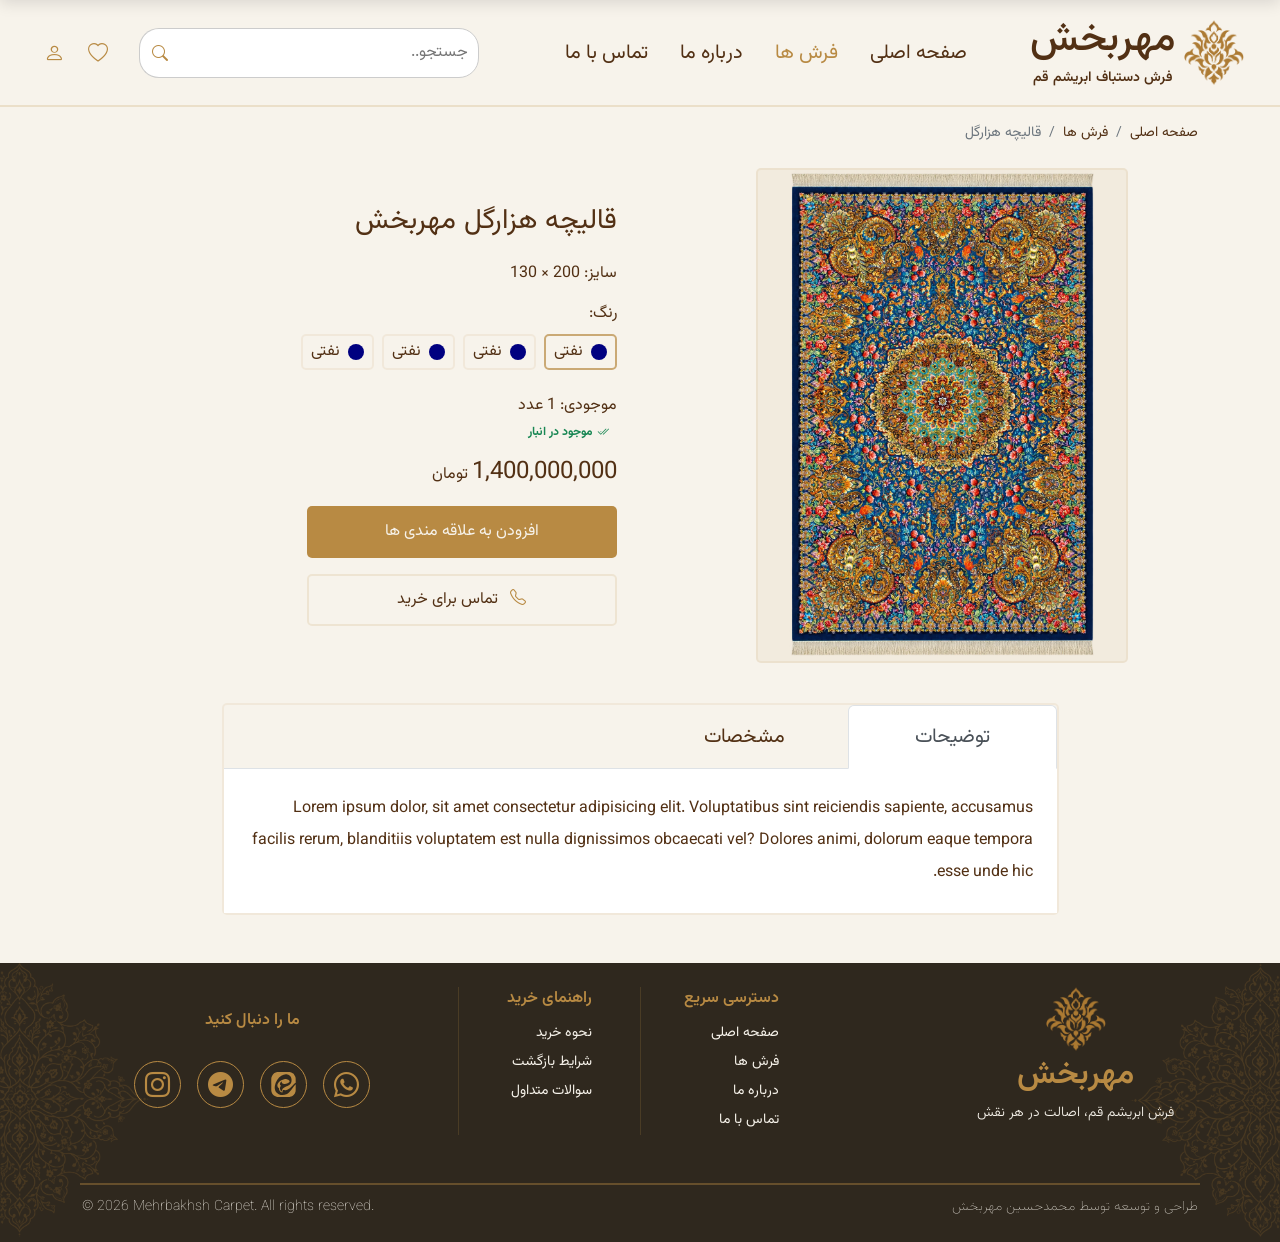
==== product_detail.html @ 7bf53d8d "add product details page" ====
<html lang="en" dir="rtl">

<head>
    <meta charset="UTF-8">
    <meta name="viewport" content="width=device-width, initial-scale=1.0">
    <title>قالیچه هزارگل</title>

    <!-- bootstrap -->
    <link rel="stylesheet" href="assets/css/bootstrap.rtl.css">
    <script src="https://cdn.jsdelivr.net/npm/bootstrap@5.3.8/dist/js/bootstrap.bundle.min.js"
        integrity="sha384-FKyoEForCGlyvwx9Hj09JcYn3nv7wiPVlz7YYwJrWVcXK/BmnVDxM+D2scQbITxI"
        crossorigin="anonymous"></script>

    <!-- style -->
    <link rel="stylesheet" href="assets/css/product_detail.css">

    <!-- icon -->
    <link rel="stylesheet" href="https://cdn.jsdelivr.net/npm/bootstrap-icons@1.13.1/font/bootstrap-icons.min.css">

    <!-- font -->
    <link rel="preconnect" href="https://fonts.googleapis.com">
    <link rel="preconnect" href="https://fonts.gstatic.com" crossorigin>
    <link href="https://fonts.googleapis.com/css2?family=Vazirmatn:wght@100..900&display=swap" rel="stylesheet">

    <!-- favicon -->
    <link rel="shortcut icon" href="assets/imgs/logo.webp" type="image/x-icon">
</head>

<body>
    <!--main nav -->
    <nav class="main_nav px-1 px-sm-3 px-md-4 py-2 py-lg-3">
        <div class="container-fluid">
            <div class="row d-flex align-items-center justify-content-between">

                <div class="col-1 d-lg-none">
                    <i class="bi bi-list fs-4"></i>
                </div>

                <div class="col-8 col-sm-7 col-md-5 col-lg-3 col-xl-2">
                    <!-- logo and brand name -->
                    <div
                        class="d-flex align-items-center justify-content-start justify-content-sm-center justify-content-xl-start">
                        <!-- logo -->
                        <div class="logo">
                            <img src="assets/imgs/logo.webp" width="60px" alt="">
                        </div>

                        <!-- band name -->
                        <div class="brand_name ps-1 ps-sm-2 d-flex flex-column align-items-center">
                            <h1 class="mb-sm-1">مهربخش</h1>
                            <span class="small fw-semibold">فرش دستباف ابریشم قم</span>
                        </div>
                    </div>
                </div>

                <!-- nav links -->
                <div class="col-lg-6 col-xl-5 d-none d-lg-block">
                    <ul class="list-unstyled nav justify-content-center justify-content-xl-end">
                        <li class="nav-item">
                            <a class="nav-link text-color-brown fs-5" href="index.html">صفحه اصلی</a>
                        </li>

                        <li class="nav-item">
                            <a class="nav-link text_gold fs-5" href="products.html">فرش ها</a>
                        </li>

                        <li class="nav-item">
                            <a class="nav-link text-color-brown fs-5" href="#about_us">درباره ما</a>
                        </li>

                        <li class="nav-item">
                            <a class="nav-link text-color-brown fs-5" href="#contact_us">تماس با ما</a>
                        </li>
                    </ul>
                </div>

                <!-- search box -->
                <div class="col-4 d-none d-xl-block">
                    <div class="input-group d-flex justify-content-end">
                        <input type="search" class="search_box" placeholder="جستجو..">
                        <button class="btn btn-light search_btn">
                            <i class="bi bi-search text_gold"></i>
                        </button>
                    </div>
                </div>

                <!-- wishlist and profile -->
                <div class="col-3 col-md-2 col-lg-2 col-xl-1">
                    <ul class="list-unstyled d-flex align-items-center m-0 gap-2 justify-content-end ">
                        <li>
                            <a href="" class="extra_navlinks d-block d-xl-none p-2">
                                <i class="bi bi-search d-flex align-items-center fs-5"></i>
                            </a>
                        </li>
                        <li>
                            <a href="" class="extra_navlinks d-block p-2">
                                <i class="bi bi-heart d-flex align-items-center fs-5"></i>
                            </a>
                        </li>
                        <li>
                            <a href="" class="extra_navlinks d-block p-2">
                                <i class="bi bi-person d-flex align-items-center fs-5"></i>
                            </a>
                        </li>
                    </ul>
                </div>

            </div>
        </div>
    </nav>

    <!-- mini nav  -->
    <nav class="py-1 mini_nav">
        <div class="container">
            <div class="row d-flex align-items-center justify-content-between">

                <div class="col-1 d-lg-none">
                    <i class="bi bi-list fs-4"></i>
                </div>

                <!-- logo and brand name -->
                <div class="col-8 col-sm-7 col-md-5 col-lg-3 col-xl-2">
                    <div
                        class="d-flex align-items-center justify-content-start justify-content-sm-center justify-content-xl-start">
                        <!-- logo -->
                        <div class="mini_logo">
                            <img src="assets/imgs/logo.webp" width="40px" alt="">
                        </div>

                        <!-- band name -->
                        <div class="ps-1 ps-sm-2 ps-2 d-flex flex-column align-items-center">
                            <h2 class="mini_brand_name m-0">مهربخش</h2>
                        </div>
                    </div>
                </div>

                <!-- nav links -->
                <div class="col-lg-5 col-xl-4 d-none d-lg-block">
                    <ul class="list-unstyled nav justify-content-end m-0">
                        <li class="nav-item">
                            <a class="nav-link nav_link_mini text_gold fs-6" href="index.html">صفحه اصلی</a>
                        </li>

                        <li class="nav-item">
                            <a class="nav-link nav_link_mini text-light fs-6" href="products.html">فرش ها</a>
                        </li>

                        <li class="nav-item">
                            <a class="nav-link nav_link_mini text_gold fs-6" href="#about_us">درباره ما</a>
                        </li>

                        <li class="nav-item">
                            <a class="nav-link nav_link_mini text_gold fs-6" href="#contact_us">تماس با ما</a>
                        </li>
                    </ul>
                </div>

                <!-- search box -->
                <div class="col-4 d-none d-xl-flex">
                    <div class="input-group d-flex justify-content-end">
                        <input type="search" class="search_box_mini" placeholder="جستجو..">
                        <button class="btn btn-light search_btn_mini">
                            <i class="bi bi-search text_gold"></i>
                        </button>
                    </div>
                </div>

                <!-- wishlist and profile -->
                <div class="col-3 col-md-2 col-lg-2 col-xl-1">
                    <ul class="list-unstyled d-flex align-items-center justify-content-end m-0 gap-2">
                        <li>
                            <a href="" class="extra_navlinks d-block d-xl-none p-2">
                                <i class="bi bi-search d-flex align-items-center fs-5"></i>
                            </a>
                        </li>
                        <li>
                            <a href="" class="extra_navlinks_mini d-block p-2">
                                <i class="bi bi-heart d-flex align-items-center fs-6"></i>
                            </a>
                        </li>
                        <li>
                            <a href="" class="extra_navlinks_mini d-block p-2">
                                <i class="bi bi-person d-flex align-items-center fs-6"></i>
                            </a>
                        </li>
                    </ul>
                </div>
            </div>
        </div>
    </nav>


    <main>
        <section>
            <div class="container">
                <nav aria-label="breadcrumb" class="pt-3">
                    <ol class="breadcrumb m-0">
                        <li class="breadcrumb-item"><a href="index.html" class="text-decoration-none">صفحه اصلی</a></li>
                        <li class="breadcrumb-item" aria-current="page"><a href="products.html"
                                class="text-decoration-none">فرش ها</a></li>
                        <li class="breadcrumb-item active" aria-current="page">قالیچه هزارگل</li>
                    </ol>
                </nav>

                <!-- product  -->
                <div class="row d-flex justify-content-between justify-content-lg-around py-4 g-md-0 g-4">
                    <div class="col-12 col-md-5 col-lg-4 d-flex align-items-center justify-content-center">
                        <div class="product_img_container">
                            <img src="assets/imgs/1.webp" width="90%" alt="">
                        </div>
                    </div>

                    <div class="col-11 col-sm-10 col-md-6 col-lg-5 mx-auto mx-md-0">
                        <div class="d-flex flex-column h-100 justify-content-center align-items-start">
                            <h3 class="fw-normal">قالیچه هزارگل مهربخش</h3>

                            <div class="py-3">سایز:
                                <span class="ltr">130 × 200</span>
                            </div>

                            <div class="color">
                                <span>رنگ:</span>
                                <div class="colors_container pt-2 d-flex flex-nowrap flex-lg-wrap gap-2">
                                    <div
                                        class="color_option color_option_active py-1 px-2 d-flex align-items-center gap-2">
                                        <div class="color_option_preview p-2"></div>
                                        <span class="color_option_name">نفتی</span>
                                    </div>

                                    <div class="color_option py-1 px-2 d-flex align-items-center gap-2">
                                        <div class="color_option_preview p-2"></div>
                                        <span class="color_option_name">نفتی</span>
                                    </div>

                                    <div class="color_option py-1 px-2 d-flex align-items-center gap-2">
                                        <div class="color_option_preview p-2"></div>
                                        <span class="color_option_name">نفتی</span>
                                    </div>

                                    <div class="color_option py-1 px-2 d-flex align-items-center gap-2">
                                        <div class="color_option_preview p-2"></div>
                                        <span class="color_option_name">نفتی</span>
                                    </div>

                                </div>
                            </div>

                            <div class="pt-4 pb-1">
                                موجودی:
                                <span>1</span>
                                عدد
                            </div>

                            <span class="badge rounded-pill text-success d-flex align-items-center gap-1 pb-3">
                                <i class="bi bi-check2-all d-flex align-items-center"></i>
                                موجود در انبار
                            </span>

                            <div>
                                <span class="ltr fs-4">1,400,000,000</span>
                                تومان
                            </div>

                            <a href=""
                                class="add_wishlist_btn col-9 col-xl-8 col-xxl-7 my-3 text-center mx-auto mx-md-0">افزودن
                                به علاقه مندی ها</a>
                            <a href="" class="call_btn col-9 col-xl-8 col-xxl-7 text-center mx-auto mx-md-0">
                                <i class="bi bi-telephone telephone_icon text_gold pe-2"></i>
                                تماس برای خرید
                            </a>

                        </div>
                    </div>
                </div>

                <!-- tab  -->
                <div class="tab_container col-12 col-md-11 col-lg-9 mx-auto mt-3 mb-5">
                    <ul class="nav nav-tabs detail_tab justify-content-start" id="myTab" role="tablist">
                        <li class="nav-item col-6 col-sm-3" role="presentation">
                            <button class="nav-link active nav_btn w-100 py-3 px-4 fs-5 text-color-brown"
                                id="profile-tab" data-bs-toggle="tab" data-bs-target="#profile-tab-pane" type="button"
                                role="tab" aria-controls="profile-tab-pane" aria-selected="false">توضیحات</button>
                        </li>
                        <li class="nav-item col-6 col-sm-3" role="presentation">
                            <button class="nav-link nav_btn w-100 py-3 px-4 fs-5 text-color-brown" id="contact-tab"
                                data-bs-toggle="tab" data-bs-target="#contact-tab-pane" type="button" role="tab"
                                aria-controls="contact-tab-pane" aria-selected="false">مشخصات</button>
                        </li>
                    </ul>
                    <div class="tab-content" id="myTabContent">
                        <div class="tab-pane fade show active p-4 lh-lg tab_detail" id="profile-tab-pane"
                            role="tabpanel" aria-labelledby="profile-tab" tabindex="0">Lorem ipsum dolor, sit amet
                            consectetur adipisicing elit. Voluptatibus sint reiciendis sapiente, accusamus facilis
                            rerum, blanditiis voluptatem est nulla dignissimos obcaecati vel? Dolores animi, dolorum
                            eaque tempora esse unde hic.</div>
                        <div class="tab-pane fade p-4 lh-lg tab_detail" id="contact-tab-pane" role="tabpanel"
                            aria-labelledby="contact-tab" tabindex="0">Lorem ipsum dolor sit amet consectetur
                            adipisicing elit. Est sit eos voluptatibus soluta quae iusto non ea impedit facilis dicta
                            ducimus at, deleniti aliquid quam. Nemo atque possimus rerum odio.</div>
                    </div>
                </div>
            </div>
        </section>
    </main>


    <!-- footer -->
    <footer class="py-4 position-relative">
        <div class="container">
            <div class="row d-flex justify-content-center g-4 g-md-5 g-md-0">
                <div class="col-6 col-md-4 p-0">
                    <div
                        class="col-7 col-sm-12 d-flex justify-content-start justify-content-sm-center justify-content-md-start">
                        <div class="ms-0 ms-lg-5 d-flex flex-column align-items-center justify-content-center">
                            <img src="assets/imgs/logo.webp" width="60px" alt="">
                            <span class="text_gold fs-2 fw-semibold pb-1">مهربخش</span>
                            <span class="col-11 col-sm-12 text-center small fw-light">فرش ابریشم قم، اصالت در هر
                                نقش</span>
                        </div>
                    </div>
                </div>

                <div class="col-12 col-md-4 order-2 order-md-1">
                    <div class="row">
                        <div class="col-6 footer_links_col">
                            <div class="d-flex justify-content-center">
                                <div class="footer_links">
                                    <span class="d-block text_gold pb-2 fw-semibold ">دسترسی سریع</span>
                                    <ul class="list-unstyled small m-0">
                                        <li class="py-1">
                                            <a href="index.html" class="footer_link_item">صفحه اصلی</a>
                                        </li>
                                        <li class="py-1">
                                            <a href="products.html" class="footer_link_item">فرش ها</a>
                                        </li>
                                        <li class="py-1">
                                            <a href="#about_us" class="footer_link_item">درباره ما</a>
                                        </li>
                                        <li class="py-1">
                                            <a href="#contact_us" class="footer_link_item">تماس با ما</a>
                                        </li>
                                    </ul>
                                </div>
                            </div>
                        </div>

                        <div class="col-6 footer_links_col px-2">
                            <div class="d-flex justify-content-center">
                                <div class="footer_links">
                                    <span class="d-block text_gold pb-2 fw-semibold ">راهنمای خرید</span>
                                    <ul class="list-unstyled small">
                                        <li class="py-1">
                                            <a href="" class="footer_link_item">نحوه خرید</a>
                                        </li>
                                        <li class="py-1">
                                            <a href="" class="footer_link_item">شرایط بازگشت</a>
                                        </li>
                                        <li class="py-1">
                                            <a href="" class="footer_link_item">سوالات متداول</a>
                                        </li>
                                    </ul>
                                </div>
                            </div>
                        </div>
                    </div>
                </div>

                <div
                    class="col-3 col-sm-6 col-md-4 order-1 order-md-2 d-flex align-items-center justify-content-center p-0">
                    <div class="footer_links_social d-flex flex-column align-items-center">
                        <span class="d-block text_gold pb-3 pb-md-4 fw-semibold">ما را دنبال کنید</span>
                        <ul class="list-unstyled nav gap-2 gap-lg-3 justify-content-center">
                            <li class="py-1">
                                <a href="https://wa.me/989100562098" class="social_link_item" target="_blank">
                                    <div>
                                        <i class="bi bi-whatsapp footer_icon"></i>
                                    </div>
                                </a>
                            </li>
                            <li class="py-1">
                                <a href="https://eitaa.com/hossein_mehrbakhsh" class="social_link_item" target="_blank">
                                    <div>
                                        <svg class="footer_svg" height="25" viewBox="5.312 -.192 501.099 512.323"
                                            width="25" xmlns="http://www.w3.org/2000/svg" fill="currentColor">
                                            <path
                                                d="m127.317 510.763a141.312 141.312 0 0 1 -49.749-17.707c-34.56-19.819-60.352-55.317-68.629-94.421-3.221-15.296-3.627-34.624-3.2-153.749.405-128.193.106-121.579 6.208-142.699 3.029-10.517 11.456-28.587 17.557-37.696 22.507-33.494 55.616-54.998 96.64-62.784 8.192-1.557 20.053-1.707 129.195-1.707 133.355 0 128.96-.192 150.741 6.699a145.216 145.216 0 0 1 92.032 89.259c7.04 19.989 7.381 23.189 7.872 75.84l.427 47.573-8.341 5.717c-11.904 8.128-27.52 22.613-49.408 45.867-25.216 26.795-50.688 51.627-63.616 62.016-27.925 22.421-53.504 35.221-79.488 39.765-13.525 2.347-35.883 1.429-49.109-2.027-11.797-3.072-11.029-3.584-15.488 9.899a135.573 135.573 0 0 0 -6.784 32.981l-.661 8.683-3.115-.64c-25.92-5.141-51.605-27.413-61.525-53.333a76.437 76.437 0 0 1 -5.547-26.005l-.341-7.253-6.592-6.059c-13.739-12.587-22.677-27.989-25.493-43.968-4.523-25.451 7.253-54.229 32.811-80.128 26.965-27.371 66.709-48.853 105.664-57.173 14.037-2.987 38.784-3.776 51.264-1.6 24.277 4.224 44.096 16.491 56.427 34.965 3.883 5.781 4.16 6.613 3.776 11.84a17.323 17.323 0 0 1 -3.904 10.517c-9.92 13.888-39.424 28.757-71.168 35.84-56 12.48-91.605-3.029-86.037-37.525.555-3.477.853-6.485.661-6.677-.683-.683-6.251 2.219-12.267 6.4-10.219 7.125-19.264 20.992-22.4 34.283-.768 3.328-1.067 8.661-.725 13.867.427 7.061 1.131 9.685 4.096 15.701 1.963 3.968 5.867 9.6 8.704 12.565l5.12 5.355-2.048 2.603a103.36 103.36 0 0 0 -14.443 25.963 77.547 77.547 0 0 0 -2.24 38.72c2.197 9.835 8.981 23.36 15.765 31.317 5.163 6.08 17.003 16.299 18.901 16.299.512 0 .939-1.024.939-2.261.021-4.907 3.925-20.757 6.955-28.309 9.024-22.571 28.821-41.813 60.16-58.453 5.227-2.773 20.309-10.027 33.536-16.149 29.013-13.44 44.864-21.653 53.568-27.84 25.088-17.771 40.597-44.053 45.653-77.333 1.835-12.16 1.835-34.859 0-47.083-7.851-52.011-46.827-87.381-102.784-93.227-62.4-6.549-141.824 41.664-190.763 115.776-23.808 36.053-39.893 76.053-46.656 116.117-2.624 15.531-3.605 44.373-1.984 58.667 4.117 36.352 17.536 65.664 40.597 88.661a139.328 139.328 0 0 0 39.893 28.011c50.517 24.107 106.453 24.64 155.627 1.515 21.248-10.005 42.112-25.515 64.491-48 21.76-21.867 36.48-40.107 76.629-95.104 22.187-30.357 39.765-50.517 48.469-55.573l3.2-1.835-.405 65.941c-.384 63.851-.469 66.283-2.624 75.968-12.8 57.131-54.187 98.901-110.827 111.829l-9.984 2.283-123.2.213c-100.992.171-124.8-.043-132.053-1.195z" />
                                        </svg>
                                    </div>
                                </a>
                            </li>
                            <li class="py-1">
                                <a href="https://t.me/hossein_mehrbakhsh" class="social_link_item" target="_blank">
                                    <div>
                                        <i class="bi bi-telegram footer_icon"></i>
                                    </div>
                                </a>
                            </li>
                            <li class="py-1">
                                <a href="https://www.instagram.com/mehrbakhsh_carpet/" class="social_link_item"
                                    target="_blank">
                                    <div>
                                        <i class="bi bi-instagram footer_icon"></i>
                                    </div>
                                </a>
                            </li>
                        </ul>
                    </div>
                </div>
            </div>

            <div class="row d-flex justify-content-between align-items-center pt-2 mt-4 mt-md-5 g-1 footer_bottom">
                <span class="col-12 col-sm-6 small fw-lighter order-2 order-sm-1">طراحی و توسعه توسط محمدحسین
                    مهربخش</span>
                <span class="col-12 col-sm-6 small fw-lighter order-1 order-sm-2 ltr">© 2026 Mehrbakhsh Carpet. All
                    rights reserved.</span>
            </div>
        </div>

        <div class="footer_background1 position-absolute end-0 top-0">
            <img src="assets/imgs/footer_background.webp" width="150px" alt="">
        </div>

        <div class="footer_background2 position-absolute start-0 top-0">
            <img src="assets/imgs/footer_background.webp" width="150px" alt="">
        </div>
    </footer>


    <script src="assets/js/product_detail.js"></script>
</body>

</html>
---- assets/css/product_detail.css ----
* {
    margin: 0;
    padding: 0;
}

:root {
    --text-color: #523014;
    --primary-background: #F7F3EB;
    --secondary-background: hsl(40, 43%, 91%);
    --dark-background: #2F281E;
    --hover-background: hsl(39, 42%, 97%);
    --gold: #B88A43;
}

body {
    font-family: "Vazirmatn", sans-serif;
    background-color: var(--primary-background);
    color: var(--text-color);
}

.ltr {
    direction: ltr;
    unicode-bidi: isolate;
}

.text_gold {
    color: var(--gold);
}

.text-color-brown {
    color: var(--text-color);
}


.nav-link:hover {
    color: #B88A43;
}

.line {
    height: 1px;
    width: 100%;
    border-top: 1px solid var(--gold);
}

/* main nav */
.main_nav {
    border-bottom: 2px solid rgb(184, 138, 67, 0.2);
}

.search_box {
    border: 1px solid hsl(0, 0%, 80%);
    height: 50px;
    width: 300px;
    border-radius: 20px;
    padding: 10px;
}

.search_box:focus {
    outline: 1px solid var(--gold);
}

.search_btn {
    background-color: white;
    border-color: hsl(0, 0%, 80%);
    border-right: transparent;
    border-radius: 20px;
    transition-duration: 0.3s;
}

.search_btn:focus {
    background-color: var(--hover-background);
    outline: 1px solid var(--gold);
    border: 1px solid hsl(0, 0%, 80%);
    border-right: 0;
}

.search_btn:hover {
    border-color: hsl(0, 0%, 80%);
    background-color: var(--hover-background) !important;
}

.extra_navlinks {
    text-decoration: none;
    color: var(--gold);
    transition-duration: 0.3s;
}

.extra_navlinks:hover {
    color: var(--text-color);
}


/*  mini nav */
.mini_nav {
    background: rgba(47, 40, 30, 0.95);
    backdrop-filter: blur(8px);
    color: var(--gold);
    position: fixed;
    top: 0;
    left: 0;
    z-index: 1000;
    transform: translate3d(0, -100%, 0);
    transition: transform 0.3s ease;
    width: 100%;

    box-shadow: 0 3px 15px rgba(0, 0, 0, 0.12);
}

.mini_nav.show {
    transform: translate3d(0, 0, 0);
}

.search_box_mini {
    border: 1px solid hsl(0, 0%, 80%);
    height: 30px;
    width: 200px;
    border-radius: 10px;
    padding: 10px;
}

.search_box_mini:focus {
    outline: 1px solid var(--gold);
}

.search_btn_mini {
    background-color: white;
    border-color: hsl(0, 0%, 80%);
    border-right: transparent;
    border-radius: 10px;
    transition-duration: 0.3s;
}

.search_btn_mini:focus {
    background-color: var(--hover-background);
    outline: 1px solid var(--gold);
    border: 1px solid hsl(0, 0%, 80%);
    border-right: 0;
}

.nav_link_mini:hover {
    color: var(--secondary-background);
}

.search_btn_mini:hover {
    border-color: hsl(0, 0%, 80%);
    background-color: var(--hover-background) !important;
}

.extra_navlinks_mini {
    text-decoration: none;
    color: var(--gold);
    transition-duration: 0.3s;
}

.extra_navlinks_mini:hover {
    color: var(--secondary-background);
}

/* breadcrumb  */
.breadcrumb {
    font-size: 14px;
}

.breadcrumb a {
    color: var(--text-color);
    transition-duration: 0.3s;
}

.breadcrumb a:hover {
    color: gray;
}

/* product  */
.product_img_container {
    width: 100%;
    display: flex;
    justify-content: center;
    background-color: var(--secondary-background);
    border-radius: 5px;
    border: 2px solid rgb(184, 138, 67, 0.1);
}

.color_option_preview {
    display: inline-block;
    border-radius: 50%;
    background-color: navy;
}

.color_option {
    border: 2px solid rgb(184, 138, 67, 0.1);
    border-radius: 5px;
    transition-duration: 0.3s;
}

.color_option:hover {
    border-color: rgb(184, 138, 67, 0.4);
}

.color_option_active {
    border-color: rgb(184, 138, 67, 0.7);
}

.add_wishlist_btn {
    text-decoration: none;
    color: var(--primary-background);
    background-color: var(--gold);
    padding: 12px 18px;
    border-radius: 5px;
    font-size: 16px;
    transition-duration: 0.3s;
    border: 2px solid rgb(184, 138, 67, 0.1);
}

.add_wishlist_btn:hover {
    color: var(--primary-background);
    background-color: hsl(36, 47%, 40%);
}


.call_btn {
    text-decoration: none;
    color: var(--text-color);
    background-color: transparent;
    padding: 12px 18px;
    border-radius: 5px;
    font-size: 16px;
    transition-duration: 0.3s;
    border: 2px solid rgb(184, 138, 67, 0.15);
}

.call_btn:hover {
    border-color: rgb(184, 138, 67, 0.6);
    color: var(--text-color);
}

/* tab  */
.tab_container {
    border: 2px solid rgb(184, 138, 67, 0.1);
    border-radius: 5px;
}

.tab_detail {
    background-color: white;
}



/* footer  */
footer {
    background-color: var(--dark-background);
    color: var(--primary-background);
    overflow: hidden;
}

.footer_links .footer_link_item {
    text-decoration: none;
    color: var(--primary-background);
    transition-duration: 0.3s;
}

.footer_links .footer_link_item:hover {
    color: var(--gold);
}

footer .footer_links_col {
    border-left: 1px solid rgb(184, 138, 67, 0.2);
}

.footer_links_social .social_link_item {
    font-size: 25px;
    text-decoration: none;
    color: var(--gold);
    transition-duration: 0.3s;
}

.footer_links_social .social_link_item:hover {
    color: var(--primary-background);
}

.social_link_item div {
    padding: 10px;
    border-radius: 40px;
    border: 1px solid var(--gold);
}

.footer_bottom {
    border-top: 2px solid rgb(184, 138, 67, 0.4);
}

.footer_background1 {
    filter: opacity(0.2);
}

.footer_background2 {
    filter: opacity(0.2);
    transform: rotate(180deg);
}



/* ----------------responsive------------ */
@media (max-width: 1199.98px) {}

@media (max-width: 991.98px) {

    /* main nav  */
    .brand_name h1 {
        font-size: 32px;
    }

    .brand_name span {
        font-size: 13px;
    }

    .logo img {
        width: 50px;
    }

    .color {
        width: 100%;
    }

    .colors_container {
        overflow-x: auto;
        overflow-y: hidden;
    }


}

@media (max-width: 767.98px) {

    /* main nav  */
    .brand_name h1 {
        font-size: 28px;
    }

    .brand_name span {
        font-size: 12px;
    }

    .logo img {
        width: 47px;
    }

    /* product */
    .product_img_container {
        height: 40vh;
        width: 70%;

    }

    .product_img_container img {
        height: 100%;
        width: auto;
    }


    /* footer  */
    .footer_links_col:last-child {
        border-left: 0;
    }

    .footer_background1 {
        top: 20% !important;
    }

    .footer_background2 {
        top: 20% !important;
    }
}

@media (max-width: 575.98px) {

    /* main nav  */
    .brand_name h1 {
        font-size: 24px;
        margin-bottom: 3px;
    }

    .brand_name span {
        font-size: 12px;
    }

    .logo img {
        width: 45px;
    }

    /* product  */
    .nav_btn {
        font-size: 18px !important;
    }

    .product_img_container {
        width: 80%;
    }


    /* footer  */

    .footer_icon {
        font-size: 20px;
    }

    .footer_svg {
        height: 20px;
        width: 20px;
    }
}
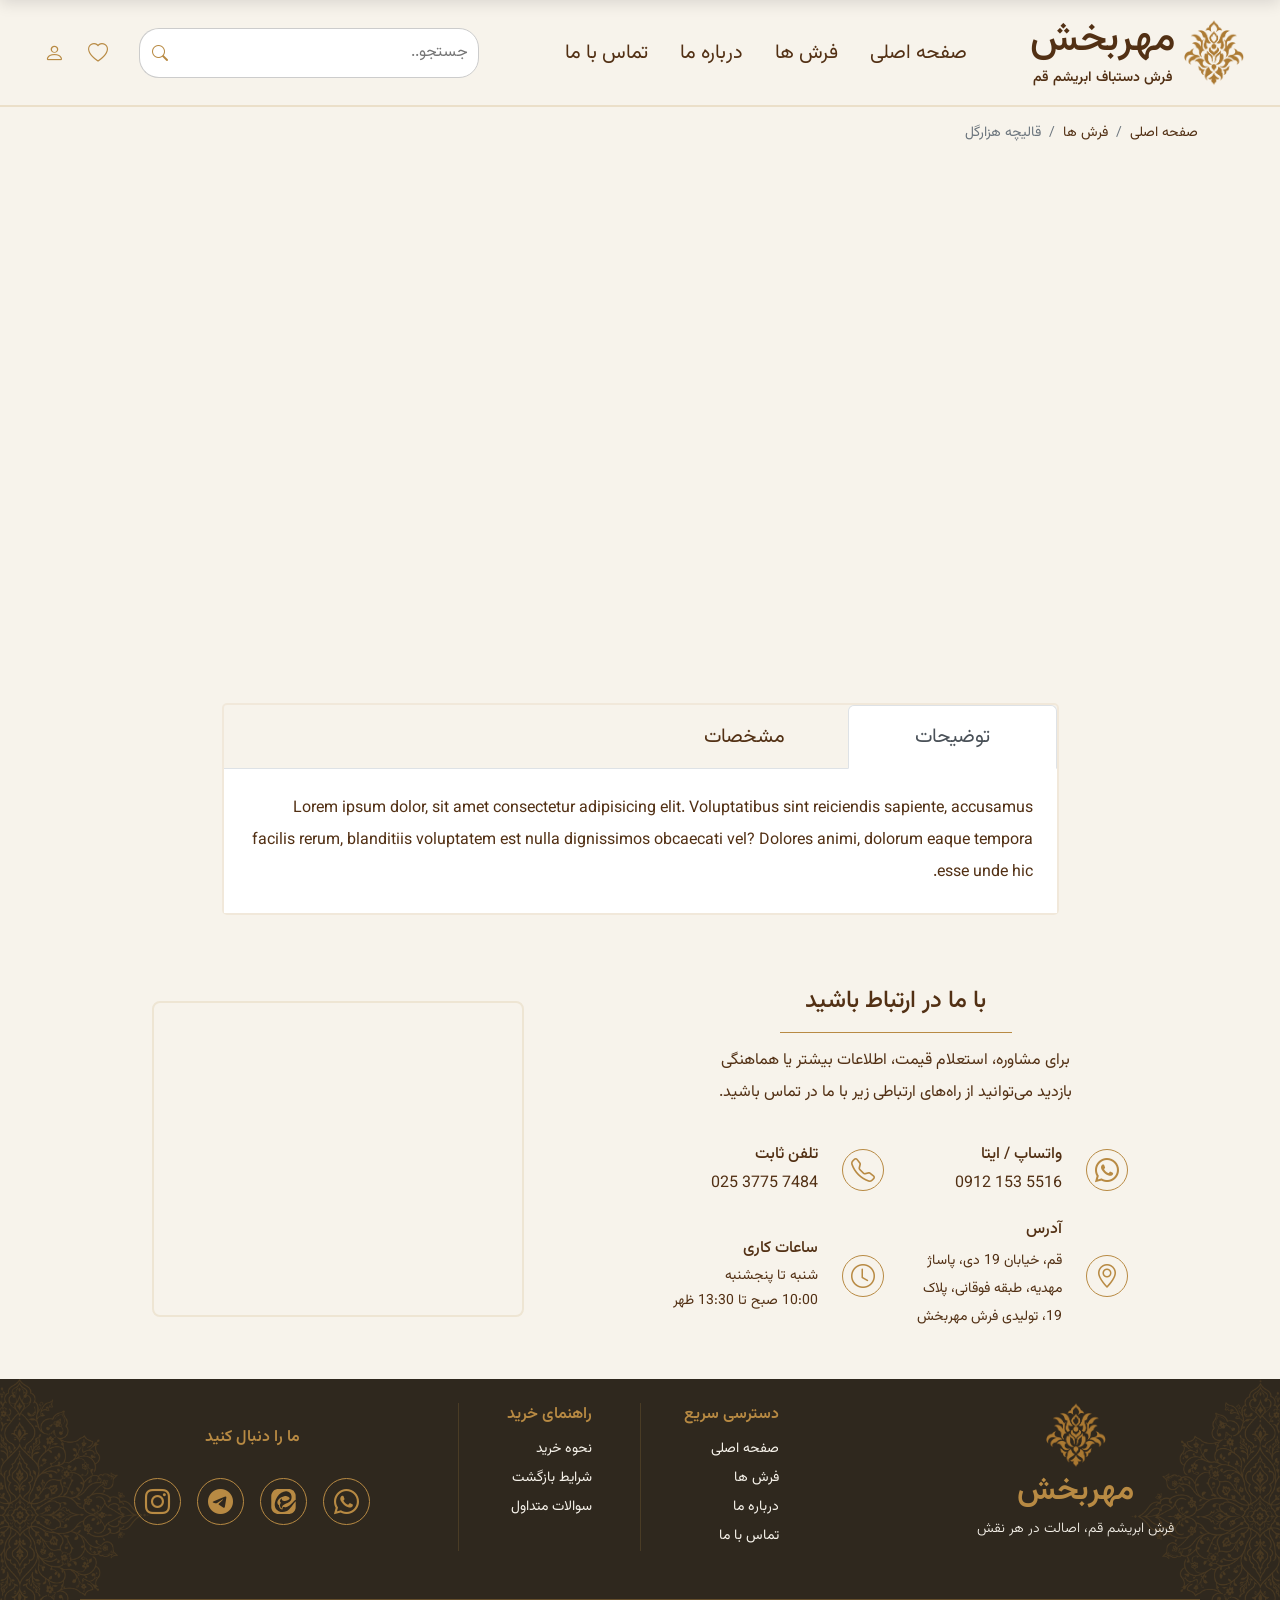
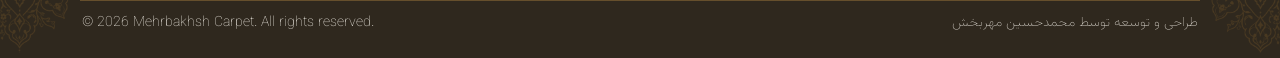
==== commit 343ef1c6: "load all products and single products" ====
--- a/product_detail.html
+++ b/product_detail.html
@@ -61,7 +61,7 @@
                         </li>
 
                         <li class="nav-item">
-                            <a class="nav-link text_gold fs-5" href="products.html">فرش ها</a>
+                            <a class="nav-link text-color-brown fs-5" href="products.html">فرش ها</a>
                         </li>
 
                         <li class="nav-item">
@@ -142,7 +142,7 @@
                         </li>
 
                         <li class="nav-item">
-                            <a class="nav-link nav_link_mini text-light fs-6" href="products.html">فرش ها</a>
+                            <a class="nav-link nav_link_mini text_gold fs-6" href="products.html">فرش ها</a>
                         </li>
 
                         <li class="nav-item">
@@ -198,56 +198,35 @@
                         <li class="breadcrumb-item"><a href="index.html" class="text-decoration-none">صفحه اصلی</a></li>
                         <li class="breadcrumb-item" aria-current="page"><a href="products.html"
                                 class="text-decoration-none">فرش ها</a></li>
-                        <li class="breadcrumb-item active" aria-current="page">قالیچه هزارگل</li>
+                        <li class="breadcrumb-item active breadcrumb_title" aria-current="page">قالیچه هزارگل</li>
                     </ol>
                 </nav>
 
                 <!-- product  -->
-                <div class="row d-flex justify-content-between justify-content-lg-around py-4 g-md-0 g-4">
+                <div id="product_container"
+                    class="row is-loading d-flex justify-content-between justify-content-lg-around py-4 g-md-0 g-4">
                     <div class="col-12 col-md-5 col-lg-4 d-flex align-items-center justify-content-center">
                         <div class="product_img_container">
-                            <img src="assets/imgs/1.webp" width="90%" alt="">
+                            <img src="assets/imgs/1.webp" class="product_img" width="90%" alt="">
                         </div>
                     </div>
 
                     <div class="col-11 col-sm-10 col-md-6 col-lg-5 mx-auto mx-md-0">
                         <div class="d-flex flex-column h-100 justify-content-center align-items-start">
-                            <h3 class="fw-normal">قالیچه هزارگل مهربخش</h3>
+                            <h3 class="fw-normal product_title">قالیچه هزارگل مهربخش</h3>
 
                             <div class="py-3">سایز:
-                                <span class="ltr">130 × 200</span>
+                                <span class="ltr product_size">130 × 200</span>
                             </div>
 
                             <div class="color">
                                 <span>رنگ:</span>
-                                <div class="colors_container pt-2 d-flex flex-nowrap flex-lg-wrap gap-2">
-                                    <div
-                                        class="color_option color_option_active py-1 px-2 d-flex align-items-center gap-2">
-                                        <div class="color_option_preview p-2"></div>
-                                        <span class="color_option_name">نفتی</span>
-                                    </div>
-
-                                    <div class="color_option py-1 px-2 d-flex align-items-center gap-2">
-                                        <div class="color_option_preview p-2"></div>
-                                        <span class="color_option_name">نفتی</span>
-                                    </div>
-
-                                    <div class="color_option py-1 px-2 d-flex align-items-center gap-2">
-                                        <div class="color_option_preview p-2"></div>
-                                        <span class="color_option_name">نفتی</span>
-                                    </div>
-
-                                    <div class="color_option py-1 px-2 d-flex align-items-center gap-2">
-                                        <div class="color_option_preview p-2"></div>
-                                        <span class="color_option_name">نفتی</span>
-                                    </div>
-
-                                </div>
+                                <div class="colors_container pt-2 d-flex flex-nowrap flex-lg-wrap gap-2"></div>
                             </div>
 
                             <div class="pt-4 pb-1">
                                 موجودی:
-                                <span>1</span>
+                                <span class="stock">1</span>
                                 عدد
                             </div>
 
@@ -257,14 +236,14 @@
                             </span>
 
                             <div>
-                                <span class="ltr fs-4">1,400,000,000</span>
+                                <span class="ltr fs-4 product_price">1,400,000,000</span>
                                 تومان
                             </div>
 
                             <a href=""
                                 class="add_wishlist_btn col-9 col-xl-8 col-xxl-7 my-3 text-center mx-auto mx-md-0">افزودن
                                 به علاقه مندی ها</a>
-                            <a href="" class="call_btn col-9 col-xl-8 col-xxl-7 text-center mx-auto mx-md-0">
+                            <a href="#contact_us" class="call_btn col-9 col-xl-8 col-xxl-7 text-center mx-auto mx-md-0">
                                 <i class="bi bi-telephone telephone_icon text_gold pe-2"></i>
                                 تماس برای خرید
                             </a>
@@ -297,6 +276,88 @@
                             aria-labelledby="contact-tab" tabindex="0">Lorem ipsum dolor sit amet consectetur
                             adipisicing elit. Est sit eos voluptatibus soluta quae iusto non ea impedit facilis dicta
                             ducimus at, deleniti aliquid quam. Nemo atque possimus rerum odio.</div>
+                    </div>
+                </div>
+            </div>
+        </section>
+
+
+        <!-- contact us -->
+        <section id="contact_us" class="contact_us mb-4 py-lg-4 ">
+            <div class="container">
+                <div
+                    class="row align-items-center justify-content-center justify-content-lg-between justify-content-xl-around g-sm-5 g-lg-0">
+                    <div class="col-12 col-sm-11 col-md-8 col-lg-6 col-xl-5">
+                        <div class="d-flex flex-column align-items-center justify-content-center">
+                            <span class="h4 contact_us_title">با ما در ارتباط باشید</span>
+                            <div class="line my-2 w-50"></div>
+                            <p class="contact_us_detail text-center lh-lg py-1 col-xl-10 col-xxl-9 mb-0 mb-lg-2"> برای
+                                مشاوره، استعلام قیمت، اطلاعات بیشتر یا هماهنگی
+                                بازدید می‌توانید از راه‌های ارتباطی زیر با ما در تماس باشید.</p>
+                        </div>
+
+                        <div class="row pt-4 g-4 mb-4 mb-sm-0">
+                            <div class="col-12 col-sm-6 d-flex align-items-center">
+                                <div class="d-flex align-items-center gap-3 gap-sm-4">
+                                    <div class="contact_us_phone p-2">
+                                        <i class="bi bi-whatsapp text_gold fs-4"></i>
+                                    </div>
+                                    <div class="d-flex flex-column">
+                                        <span class="h6 contact_us_item_title">واتساپ / ایتا</span>
+                                        <span class="bold ltr contact_us_item_number">0912 153 5516</span>
+                                    </div>
+                                </div>
+                            </div>
+
+                            <div class="col-12 col-sm-6 d-flex align-items-center">
+                                <div class="d-flex align-items-center gap-4 ">
+                                    <div class="contact_us_phone p-2">
+                                        <i class="bi bi-telephone text_gold fs-4"></i>
+                                    </div>
+                                    <div class="d-flex flex-column">
+                                        <span class="h6 contact_us_item_title">تلفن ثابت</span>
+                                        <span class="bold ltr contact_us_item_number">025 3775 7484</span>
+                                    </div>
+                                </div>
+                            </div>
+
+                            <div class="col-9 col-sm-6 d-flex align-items-center order-2 order-sm-1">
+                                <div class="d-flex align-items-center gap-4">
+                                    <div class="contact_us_phone p-2">
+                                        <i class="bi bi-geo-alt text_gold fs-4"></i>
+                                    </div>
+                                    <div class="d-flex flex-column">
+                                        <span class="h6 contact_us_item_title">آدرس</span>
+                                        <span class="small lh-lg contact_us_item_detail">قم، خیابان 19 دی، پاساژ مهدیه،
+                                            طبقه فوقانی، پلاک 19،
+                                            تولیدی فرش
+                                            مهربخش</span>
+                                    </div>
+                                </div>
+                            </div>
+
+                            <div class="col-12 col-sm-6 d-flex align-items-center order-1 order-sm-2">
+                                <div class="d-flex align-items-center gap-4">
+                                    <div class="contact_us_phone p-2">
+                                        <i class="bi bi-clock text_gold fs-4"></i>
+                                    </div>
+                                    <div class="d-flex flex-column">
+                                        <span class="h6 contact_us_detail_item">ساعات کاری</span>
+                                        <span class="small bold mb-1 contact_us_item_title">شنبه تا پنجشنبه</span>
+                                        <span class="small bold contact_us_item_detail">10:00 صبح تا 13:30 ظهر</span>
+                                    </div>
+                                </div>
+                            </div>
+
+                        </div>
+                    </div>
+
+                    <div class="col-9 col-md-8 col-lg-5 col-xl-4">
+                        <div class=" d-flex justify-content-center map p-2 p-lg-3">
+                            <iframe title="map-iframe"
+                                src="https://neshan.org/maps/iframe/places/61d1ba69313bbf83d821fd987650c64e#c34.646-50.887-20z-0p/34.6462736734398/50.88631746629694"
+                                width="450" height="280" allowFullScreen loading="lazy"></iframe>
+                        </div>
                     </div>
                 </div>
             </div>
@@ -426,6 +487,7 @@
     </footer>
 
 
+    <script src="assets/js/carpets_data.js"></script>
     <script src="assets/js/product_detail.js"></script>
 </body>
 
--- a/assets/css/product_detail.css
+++ b/assets/css/product_detail.css
@@ -171,6 +171,16 @@
 }
 
 /* product  */
+#product_container {
+    opacity: 1;
+    transition: opacity .1s ease;
+}
+
+#product_container.is-loading {
+    opacity: 0;
+    pointer-events: none;
+}
+
 .product_img_container {
     width: 100%;
     display: flex;
@@ -180,24 +190,23 @@
     border: 2px solid rgb(184, 138, 67, 0.1);
 }
 
-.color_option_preview {
-    display: inline-block;
-    border-radius: 50%;
-    background-color: navy;
-}
 
 .color_option {
     border: 2px solid rgb(184, 138, 67, 0.1);
     border-radius: 5px;
     transition-duration: 0.3s;
+    text-decoration: none;
+    color: var(--text-color);
 }
 
 .color_option:hover {
     border-color: rgb(184, 138, 67, 0.4);
+    color: var(--gold);
 }
 
 .color_option_active {
     border-color: rgb(184, 138, 67, 0.7);
+    background-color: var(--secondary-background);
 }
 
 .add_wishlist_btn {
@@ -244,6 +253,21 @@
 }
 
 
+/* contact us */
+.contact_us_phone {
+    border-radius: 40px;
+    border: 1px solid var(--gold);
+}
+
+.map iframe {
+    border-radius: 8px;
+}
+
+.map {
+    border: 2px solid hsl(40, 43%, 88%);
+    border-radius: 8px;
+}
+
 
 /* footer  */
 footer {
@@ -355,6 +379,15 @@
         width: auto;
     }
 
+    /* contact us  */
+    .contact_us_title {
+        font-size: 20px !important;
+    }
+
+    .contact_us_detail {
+        font-size: 14px !important;
+    }
+
 
     /* footer  */
     .footer_links_col:last-child {
@@ -395,6 +428,12 @@
         width: 80%;
     }
 
+    /* contact us  */
+
+    .map iframe {
+        height: 220px;
+        width: 100%;
+    }
 
     /* footer  */
 
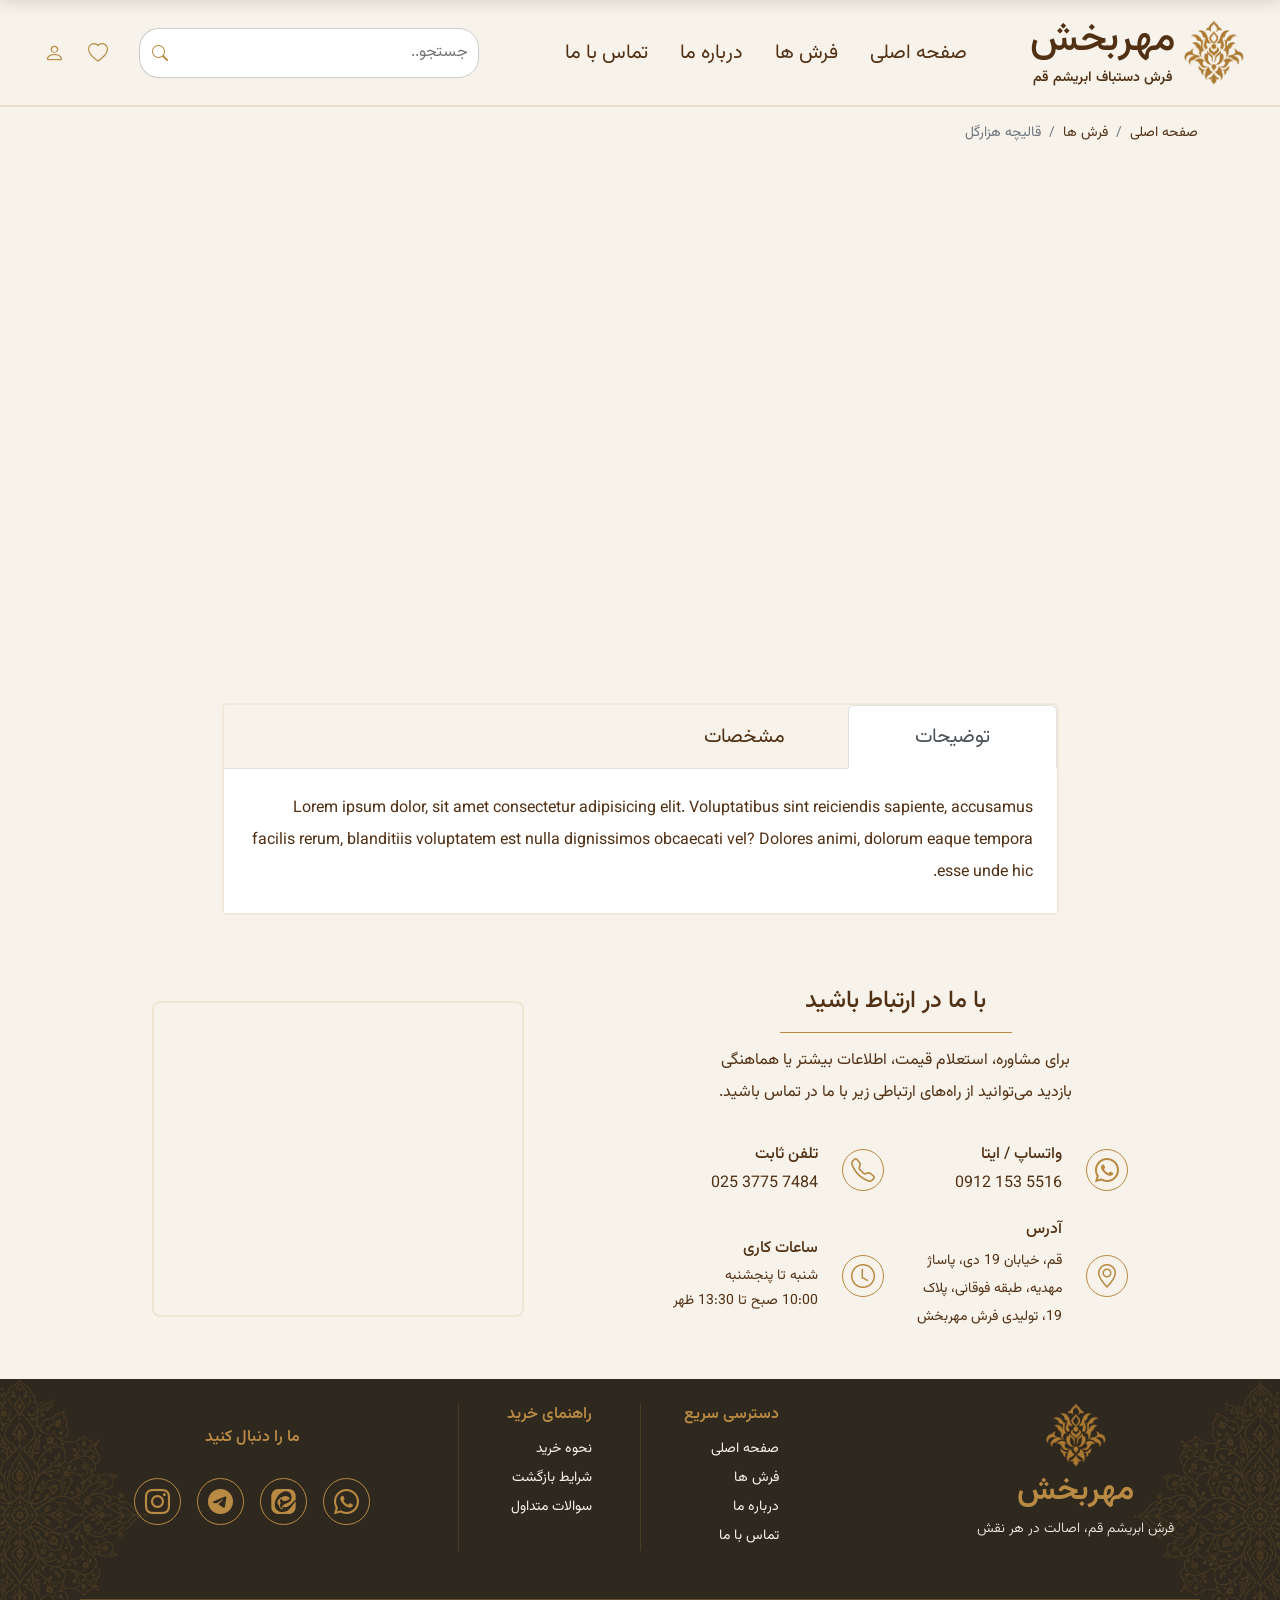
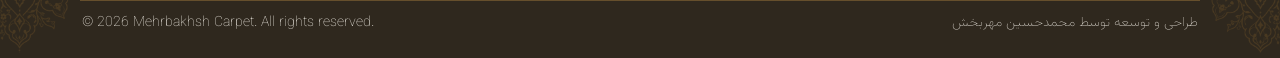
==== commit 0266a0db: "add mobile side bar" ====
--- a/product_detail.html
+++ b/product_detail.html
@@ -32,7 +32,7 @@
         <div class="container-fluid">
             <div class="row d-flex align-items-center justify-content-between">
 
-                <div class="col-1 d-lg-none">
+                <div class="col-1 d-lg-none side_btn" onclick="showSidebar()">
                     <i class="bi bi-list fs-4"></i>
                 </div>
 
@@ -114,7 +114,7 @@
         <div class="container">
             <div class="row d-flex align-items-center justify-content-between">
 
-                <div class="col-1 d-lg-none">
+                <div class="col-1 d-lg-none side_btn_mini" onclick="showSidebar()">
                     <i class="bi bi-list fs-4"></i>
                 </div>
 
@@ -487,6 +487,10 @@
     </footer>
 
 
+    <!-- side bar -->
+    <div class="side_bar_container position-fixed top-0 start-0 d-lg-none"></div>
+
+
     <script src="assets/js/carpets_data.js"></script>
     <script src="assets/js/product_detail.js"></script>
 </body>
--- a/assets/css/product_detail.css
+++ b/assets/css/product_detail.css
@@ -43,6 +43,15 @@
 }
 
 /* main nav */
+.side_btn {
+    cursor: pointer;
+    transition-duration: 0.3s;
+}
+
+.side_btn:hover {
+    color: var(--gold);
+}
+
 .main_nav {
     border-bottom: 2px solid rgb(184, 138, 67, 0.2);
 }
@@ -98,7 +107,7 @@
     position: fixed;
     top: 0;
     left: 0;
-    z-index: 1000;
+    z-index: 100;
     transform: translate3d(0, -100%, 0);
     transition: transform 0.3s ease;
     width: 100%;
@@ -108,6 +117,12 @@
 
 .mini_nav.show {
     transform: translate3d(0, 0, 0);
+}
+
+.side_btn_mini:hover {
+    cursor: pointer;
+    color: var(--primary-background);
+    transition-duration: 0.3s;
 }
 
 .search_box_mini {
@@ -274,6 +289,7 @@
     background-color: var(--dark-background);
     color: var(--primary-background);
     overflow: hidden;
+    z-index: 0;
 }
 
 .footer_links .footer_link_item {
@@ -313,11 +329,33 @@
 
 .footer_background1 {
     filter: opacity(0.2);
+    z-index: -1;
 }
 
 .footer_background2 {
     filter: opacity(0.2);
     transform: rotate(180deg);
+    z-index: -1;
+}
+
+
+/* side bar  */
+.side_bar_container {
+    width: 100%;
+    z-index: 1000;
+    height: 100vh;
+
+    transform: translate3d(100%, 0, 0);
+    transition-duration: 0.3s;
+    transition-timing-function: ease;
+}
+
+.side_bar_container.show {
+    transform: translate3d(0, 0, 0);
+}
+
+.side_bar {
+    background-color: var(--secondary-background);
 }
 
 
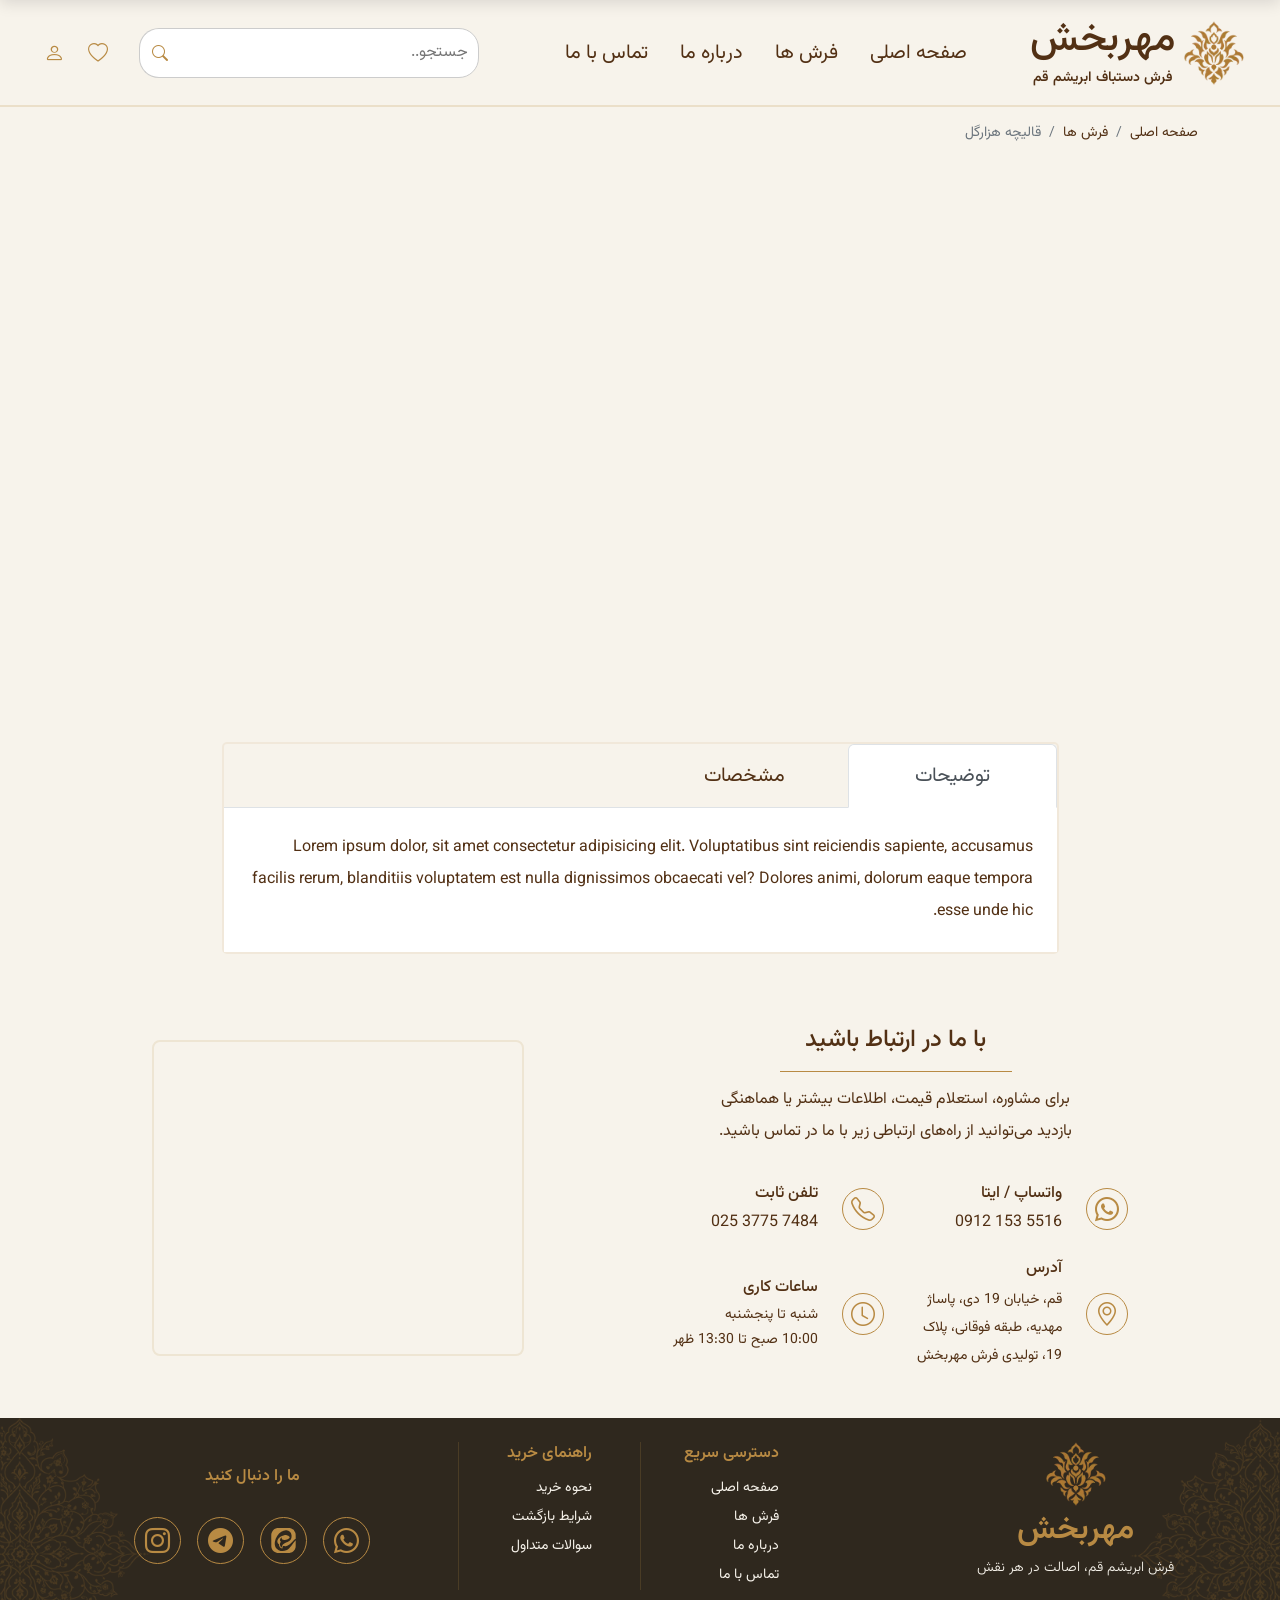
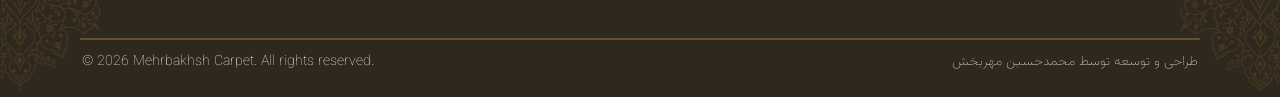
==== commit be1ac271: "connect navs and sidebar search" ====
--- a/product_detail.html
+++ b/product_detail.html
@@ -76,29 +76,29 @@
 
                 <!-- search box -->
                 <div class="col-4 d-none d-xl-block">
-                    <div class="input-group d-flex justify-content-end">
-                        <input type="search" class="search_box" placeholder="جستجو..">
-                        <button class="btn btn-light search_btn">
+                    <form class="search_box input-group d-flex justify-content-end">
+                        <input type="search" class="search_input" placeholder="جستجو..">
+                        <button type="submit" class="btn btn-light search_btn">
                             <i class="bi bi-search text_gold"></i>
                         </button>
-                    </div>
+                    </form>
                 </div>
 
                 <!-- wishlist and profile -->
                 <div class="col-3 col-md-2 col-lg-2 col-xl-1">
                     <ul class="list-unstyled d-flex align-items-center m-0 gap-2 justify-content-end ">
                         <li>
-                            <a href="" class="extra_navlinks d-block d-xl-none p-2">
+                            <a href="#" class="search_icon extra_navlinks d-block d-xl-none p-2">
                                 <i class="bi bi-search d-flex align-items-center fs-5"></i>
                             </a>
                         </li>
                         <li>
-                            <a href="" class="extra_navlinks d-block p-2">
+                            <a href="#" class="extra_navlinks d-block p-2">
                                 <i class="bi bi-heart d-flex align-items-center fs-5"></i>
                             </a>
                         </li>
                         <li>
-                            <a href="" class="extra_navlinks d-block p-2">
+                            <a href="#" class="extra_navlinks d-block p-2">
                                 <i class="bi bi-person d-flex align-items-center fs-5"></i>
                             </a>
                         </li>
@@ -157,29 +157,29 @@
 
                 <!-- search box -->
                 <div class="col-4 d-none d-xl-flex">
-                    <div class="input-group d-flex justify-content-end">
-                        <input type="search" class="search_box_mini" placeholder="جستجو..">
-                        <button class="btn btn-light search_btn_mini">
+                    <form class="search_box_mini input-group d-flex justify-content-end">
+                        <input type="search" class="search_input_mini" placeholder="جستجو..">
+                        <button type="submit" class="btn btn-light search_btn_mini">
                             <i class="bi bi-search text_gold"></i>
                         </button>
-                    </div>
+                    </form>
                 </div>
 
                 <!-- wishlist and profile -->
                 <div class="col-3 col-md-2 col-lg-2 col-xl-1">
                     <ul class="list-unstyled d-flex align-items-center justify-content-end m-0 gap-2">
                         <li>
-                            <a href="" class="extra_navlinks d-block d-xl-none p-2">
+                            <a href="#" class="search_icon_mini extra_navlinks d-block d-xl-none p-2">
                                 <i class="bi bi-search d-flex align-items-center fs-5"></i>
                             </a>
                         </li>
                         <li>
-                            <a href="" class="extra_navlinks_mini d-block p-2">
+                            <a href="#" class="extra_navlinks_mini d-block p-2">
                                 <i class="bi bi-heart d-flex align-items-center fs-6"></i>
                             </a>
                         </li>
                         <li>
-                            <a href="" class="extra_navlinks_mini d-block p-2">
+                            <a href="#" class="extra_navlinks_mini d-block p-2">
                                 <i class="bi bi-person d-flex align-items-center fs-6"></i>
                             </a>
                         </li>
--- a/assets/css/product_detail.css
+++ b/assets/css/product_detail.css
@@ -56,7 +56,7 @@
     border-bottom: 2px solid rgb(184, 138, 67, 0.2);
 }
 
-.search_box {
+.search_input {
     border: 1px solid hsl(0, 0%, 80%);
     height: 50px;
     width: 300px;
@@ -64,7 +64,7 @@
     padding: 10px;
 }
 
-.search_box:focus {
+.search_input:focus {
     outline: 1px solid var(--gold);
 }
 
@@ -125,7 +125,7 @@
     transition-duration: 0.3s;
 }
 
-.search_box_mini {
+.search_input_mini {
     border: 1px solid hsl(0, 0%, 80%);
     height: 30px;
     width: 200px;
@@ -133,7 +133,7 @@
     padding: 10px;
 }
 
-.search_box_mini:focus {
+.search_input_mini:focus {
     outline: 1px solid var(--gold);
 }
 
@@ -358,10 +358,42 @@
     background-color: var(--secondary-background);
 }
 
-
+.search_input_side {
+    border: 1px solid hsl(0, 0%, 80%);
+    height: 30px;
+    width: 200px;
+    border-radius: 10px;
+    padding: 10px;
+}
+
+.search_input_side:focus {
+    outline: 1px solid var(--gold);
+}
+
+.search_btn_side {
+    background-color: white;
+    border-color: hsl(0, 0%, 80%);
+    border-right: transparent;
+    border-radius: 10px;
+    transition-duration: 0.3s;
+}
+
+.search_btn_side:focus {
+    background-color: var(--hover-background);
+    outline: 1px solid var(--gold);
+    border: 1px solid hsl(0, 0%, 80%);
+    border-right: 0;
+}
 
 /* ----------------responsive------------ */
-@media (max-width: 1199.98px) {}
+@media (max-width: 1199.98px) {
+
+    /* side bar */
+    .search_input_side {
+        height: 50px;
+        width: 300px;
+    }
+}
 
 @media (max-width: 991.98px) {
 
@@ -439,6 +471,12 @@
     .footer_background2 {
         top: 20% !important;
     }
+
+    /* side bar  */
+    .search_input_side {
+        height: 30px;
+        width: 200px;
+    }
 }
 
 @media (max-width: 575.98px) {
